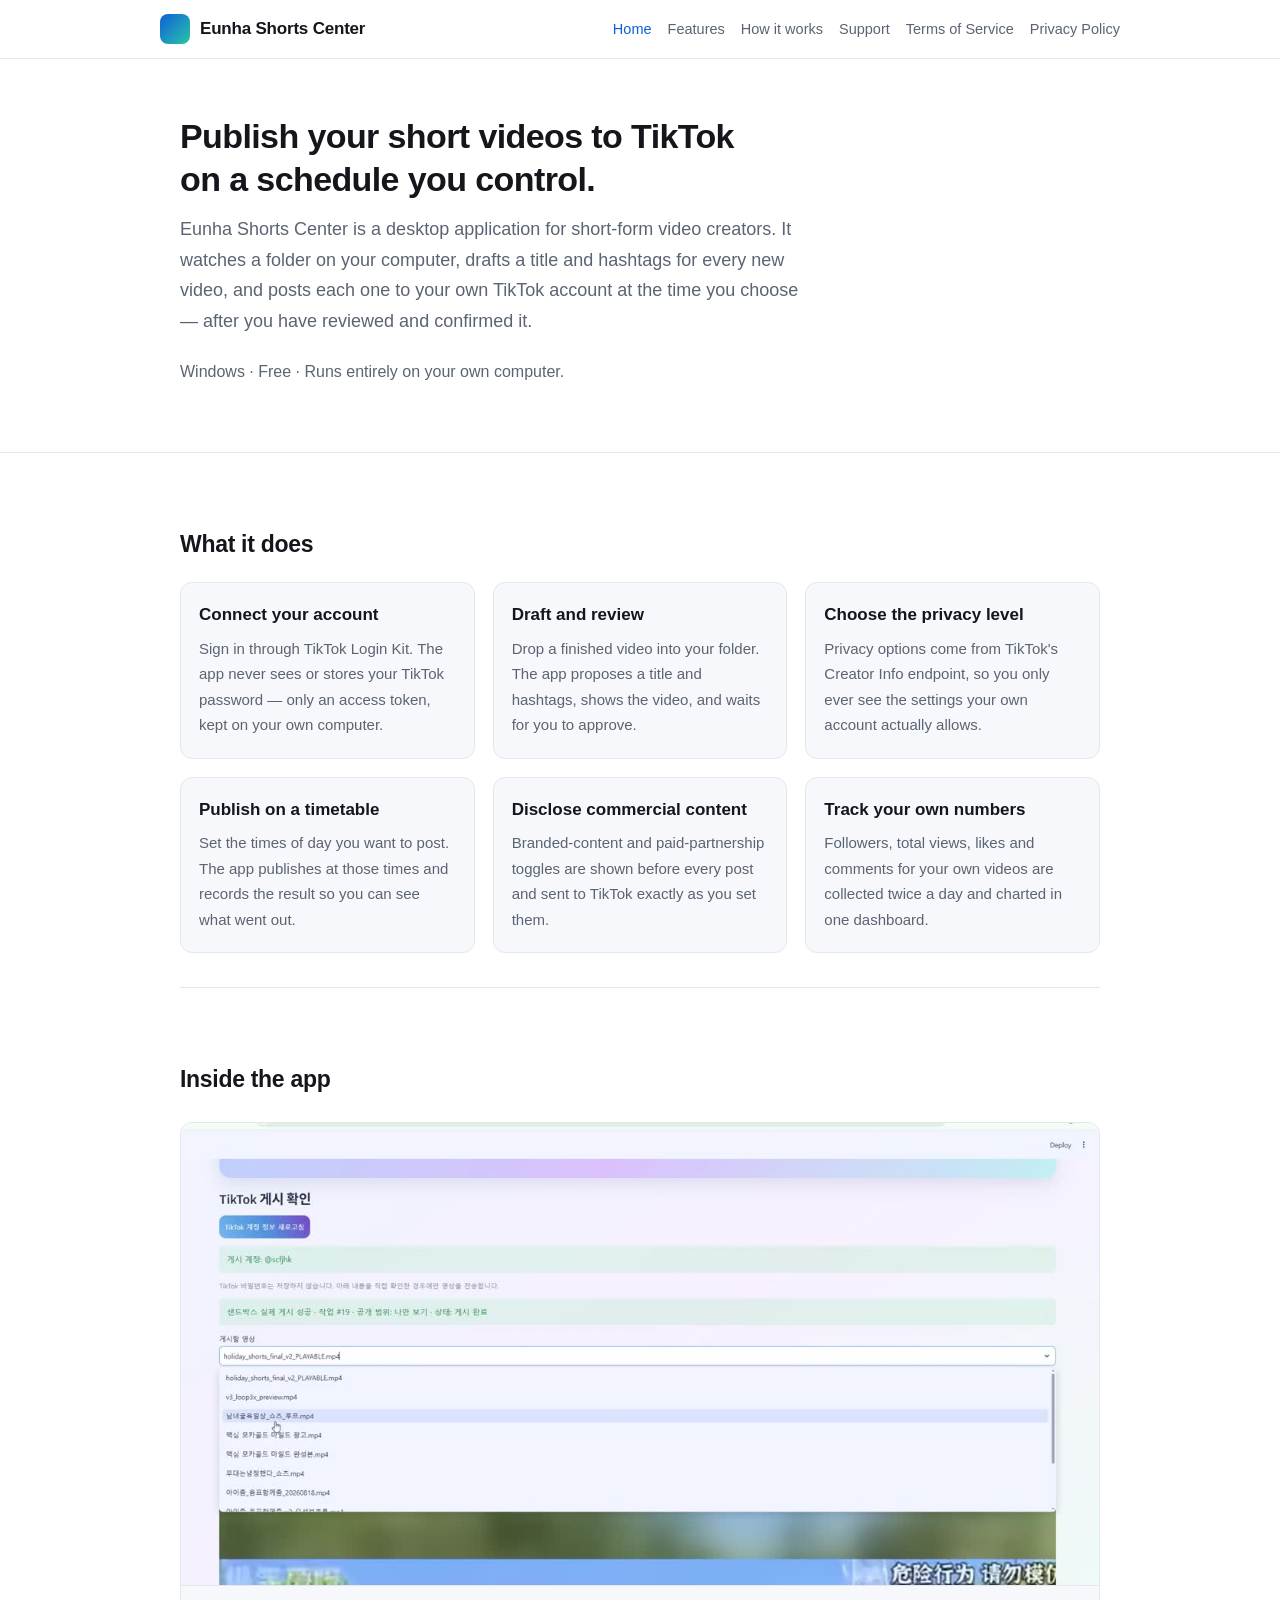
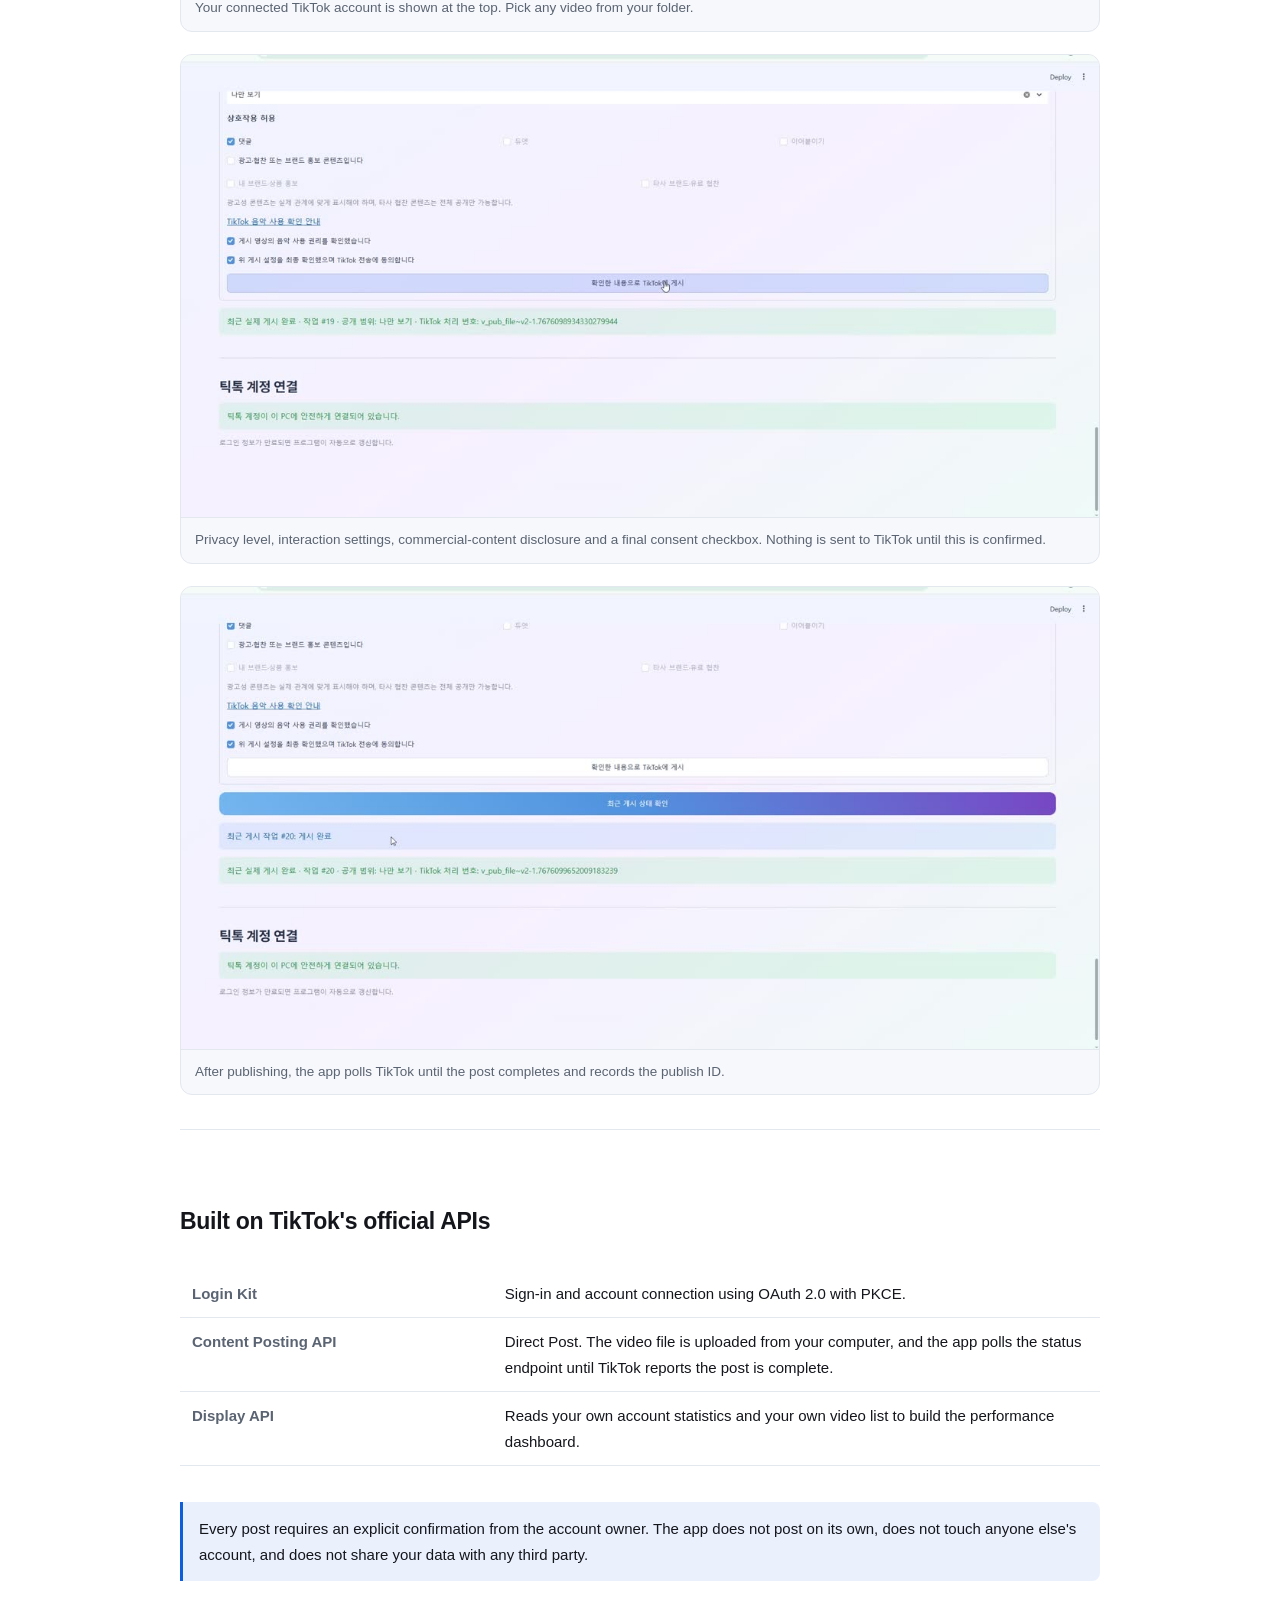
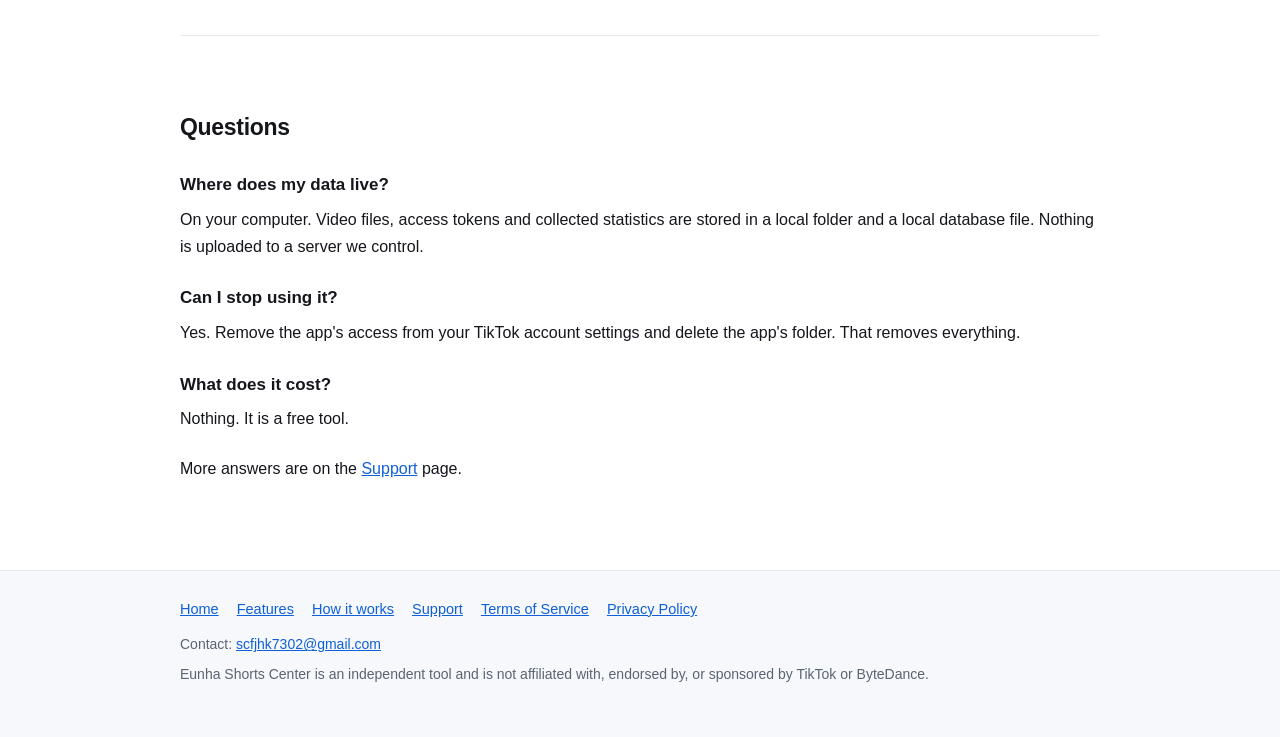
==== index.html @ de61d804 "Add files via upload" ====
<!DOCTYPE html>
<html lang="en">
<head>
<meta charset="utf-8">
<meta name="viewport" content="width=device-width,initial-scale=1">
<title>Eunha Shorts Center — Schedule and publish your short videos to TikTok</title>
<meta name="description" content="Eunha Shorts Center is a desktop scheduling tool for short-form video creators. Connect your TikTok account, review the title, hashtags and privacy level, and publish on your own timetable.">
<link rel="stylesheet" href="style.css">
</head>
<body>

<header>
  <div class="wrap bar">
    <a class="brand" href="index.html"><span class="logo"></span>Eunha Shorts Center</a>
    <nav>
      <a href="index.html" aria-current="page">Home</a>
      <a href="features.html">Features</a>
      <a href="how-it-works.html">How it works</a>
      <a href="support.html">Support</a>
      <a href="terms.html">Terms of Service</a>
      <a href="privacy.html">Privacy Policy</a>
    </nav>
  </div>
</header>

<div class="hero">
  <div class="wrap">
    <h1>Publish your short videos to TikTok<br>on a schedule you control.</h1>
    <p class="lede">Eunha Shorts Center is a desktop application for short-form video creators.
      It watches a folder on your computer, drafts a title and hashtags for every new video,
      and posts each one to your own TikTok account at the time you choose — after you have
      reviewed and confirmed it.</p>
    <p class="lede" style="font-size:16px">Windows · Free · Runs entirely on your own computer.</p>
  </div>
</div>

<div class="wrap">

  <section>
    <h2>What it does</h2>
    <div class="grid">
      <div class="card">
        <h3>Connect your account</h3>
        <p>Sign in through TikTok Login Kit. The app never sees or stores your TikTok password —
          only an access token, kept on your own computer.</p>
      </div>
      <div class="card">
        <h3>Draft and review</h3>
        <p>Drop a finished video into your folder. The app proposes a title and hashtags,
          shows the video, and waits for you to approve.</p>
      </div>
      <div class="card">
        <h3>Choose the privacy level</h3>
        <p>Privacy options come from TikTok's Creator Info endpoint, so you only ever see the
          settings your own account actually allows.</p>
      </div>
      <div class="card">
        <h3>Publish on a timetable</h3>
        <p>Set the times of day you want to post. The app publishes at those times and records
          the result so you can see what went out.</p>
      </div>
      <div class="card">
        <h3>Disclose commercial content</h3>
        <p>Branded-content and paid-partnership toggles are shown before every post and sent to
          TikTok exactly as you set them.</p>
      </div>
      <div class="card">
        <h3>Track your own numbers</h3>
        <p>Followers, total views, likes and comments for your own videos are collected twice a
          day and charted in one dashboard.</p>
      </div>
    </div>
  </section>

  <section>
    <h2>Inside the app</h2>

    <figure>
      <img src="img/screen-connect.jpg" alt="The dashboard showing a connected TikTok account and the list of videos ready to publish.">
      <figcaption>Your connected TikTok account is shown at the top. Pick any video from your folder.</figcaption>
    </figure>

    <figure>
      <img src="img/screen-review.jpg" alt="The review screen with privacy level, interaction toggles, commercial content disclosure and the consent checkbox.">
      <figcaption>Privacy level, interaction settings, commercial-content disclosure and a final
        consent checkbox. Nothing is sent to TikTok until this is confirmed.</figcaption>
    </figure>

    <figure>
      <img src="img/screen-result.jpg" alt="The dashboard confirming that the post completed, with the publish ID returned by TikTok.">
      <figcaption>After publishing, the app polls TikTok until the post completes and records the
        publish ID.</figcaption>
    </figure>
  </section>

  <section>
    <h2>Built on TikTok's official APIs</h2>
    <div class="tablewrap">
      <table class="kv">
        <tr><th>Login Kit</th><td>Sign-in and account connection using OAuth 2.0 with PKCE.</td></tr>
        <tr><th>Content Posting API</th><td>Direct Post. The video file is uploaded from your
          computer, and the app polls the status endpoint until TikTok reports the post is
          complete.</td></tr>
        <tr><th>Display API</th><td>Reads your own account statistics and your own video list to
          build the performance dashboard.</td></tr>
      </table>
    </div>
    <p class="note">Every post requires an explicit confirmation from the account owner. The app
      does not post on its own, does not touch anyone else's account, and does not share your data
      with any third party.</p>
  </section>

  <section>
    <h2>Questions</h2>
    <h3>Where does my data live?</h3>
    <p>On your computer. Video files, access tokens and collected statistics are stored in a local
      folder and a local database file. Nothing is uploaded to a server we control.</p>
    <h3>Can I stop using it?</h3>
    <p>Yes. Remove the app's access from your TikTok account settings and delete the app's folder.
      That removes everything.</p>
    <h3>What does it cost?</h3>
    <p>Nothing. It is a free tool.</p>
    <p style="margin-top:22px">More answers are on the <a href="support.html">Support</a> page.</p>
  </section>

</div>

<footer>
  <div class="wrap">
    <div class="fnav">
      <a href="index.html">Home</a>
      <a href="features.html">Features</a>
      <a href="how-it-works.html">How it works</a>
      <a href="support.html">Support</a>
      <a href="terms.html">Terms of Service</a>
      <a href="privacy.html">Privacy Policy</a>
    </div>
    <p>Contact: <a href="mailto:scfjhk7302@gmail.com">scfjhk7302@gmail.com</a></p>
    <p>Eunha Shorts Center is an independent tool and is not affiliated with, endorsed by, or
      sponsored by TikTok or ByteDance.</p>
  </div>
</footer>

</body>
</html>
---- style.css ----
:root{
  --ink:#14161c; --muted:#5b6472; --line:#e3e7ee; --bg:#ffffff; --soft:#f6f8fb;
  --brand:#0f5fd8; --brand-soft:#eaf1fd; --ok:#0b8043;
  --max:960px;
}
*{box-sizing:border-box}
html{-webkit-text-size-adjust:100%}
body{
  margin:0; background:var(--bg); color:var(--ink);
  font:16px/1.7 -apple-system,BlinkMacSystemFont,"Segoe UI",Roboto,"Helvetica Neue",Arial,"Noto Sans KR",sans-serif;
}
a{color:var(--brand)}
img{max-width:100%;height:auto;display:block}
.wrap{max-width:var(--max);margin:0 auto;padding:0 20px}

/* ---- header: policy links always visible, no menu to open ---- */
header{border-bottom:1px solid var(--line);background:var(--bg)}
.bar{display:flex;flex-wrap:wrap;align-items:center;gap:14px;padding:14px 0}
.brand{display:flex;align-items:center;gap:10px;font-weight:800;letter-spacing:-.2px;text-decoration:none;color:var(--ink);font-size:17px}
.logo{width:30px;height:30px;border-radius:8px;background:linear-gradient(135deg,#0f5fd8,#28c5a8);flex:none}
nav{display:flex;flex-wrap:wrap;gap:6px 16px;margin-left:auto}
nav a{color:var(--muted);text-decoration:none;font-size:14.5px;white-space:nowrap}
nav a:hover,nav a[aria-current="page"]{color:var(--brand)}

/* ---- sections ---- */
.hero{padding:56px 0 44px;border-bottom:1px solid var(--line)}
h1{font-size:34px;line-height:1.25;margin:0 0 14px;letter-spacing:-.6px}
h2{font-size:23px;margin:38px 0 12px;letter-spacing:-.3px}
h3{font-size:17px;margin:24px 0 6px}
.lede{font-size:18px;color:var(--muted);margin:0 0 22px;max-width:640px}
p{margin:0 0 14px}
section{padding:34px 0}
section+section{border-top:1px solid var(--line)}

.grid{display:grid;gap:18px;grid-template-columns:repeat(auto-fit,minmax(250px,1fr));margin:18px 0 0}
.card{border:1px solid var(--line);border-radius:12px;padding:18px 18px 20px;background:var(--soft)}
.card h3{margin-top:0}
.card p{margin:0;color:var(--muted);font-size:15px}

.steps{counter-reset:s;list-style:none;padding:0;margin:18px 0 0}
.steps li{counter-increment:s;position:relative;padding:0 0 20px 44px;margin:0}
.steps li::before{
  content:counter(s);position:absolute;left:0;top:0;width:28px;height:28px;border-radius:50%;
  background:var(--brand-soft);color:var(--brand);font-weight:700;font-size:14px;
  display:flex;align-items:center;justify-content:center
}
.steps strong{display:block;margin-bottom:2px}
.steps span{color:var(--muted);font-size:15px}

figure{margin:22px 0 0;border:1px solid var(--line);border-radius:12px;overflow:hidden;background:var(--soft)}
figcaption{padding:11px 14px;font-size:13.5px;color:var(--muted);border-top:1px solid var(--line)}

.note{border-left:3px solid var(--brand);background:var(--brand-soft);padding:14px 16px;border-radius:0 8px 8px 0;margin:20px 0;font-size:15px}
.kv{width:100%;border-collapse:collapse;margin:16px 0;font-size:15px}
.kv th,.kv td{text-align:left;padding:11px 12px;border-bottom:1px solid var(--line);vertical-align:top}
.kv th{width:34%;font-weight:600;color:var(--muted)}
.tablewrap{overflow-x:auto}

.legal p,.legal li{color:#2a303a}
.legal ul{margin:0 0 16px;padding-left:20px}
.legal li{margin-bottom:7px}
.updated{color:var(--muted);font-size:14px;margin-bottom:26px}

footer{border-top:1px solid var(--line);margin-top:40px;padding:26px 0 44px;background:var(--soft)}
.fnav{display:flex;flex-wrap:wrap;gap:8px 18px;margin-bottom:12px}
.fnav a{font-size:14.5px}
footer p{color:var(--muted);font-size:14px;margin:0 0 6px}

@media(max-width:560px){
  h1{font-size:27px}
  .hero{padding:38px 0 30px}
  nav{margin-left:0;width:100%}
}
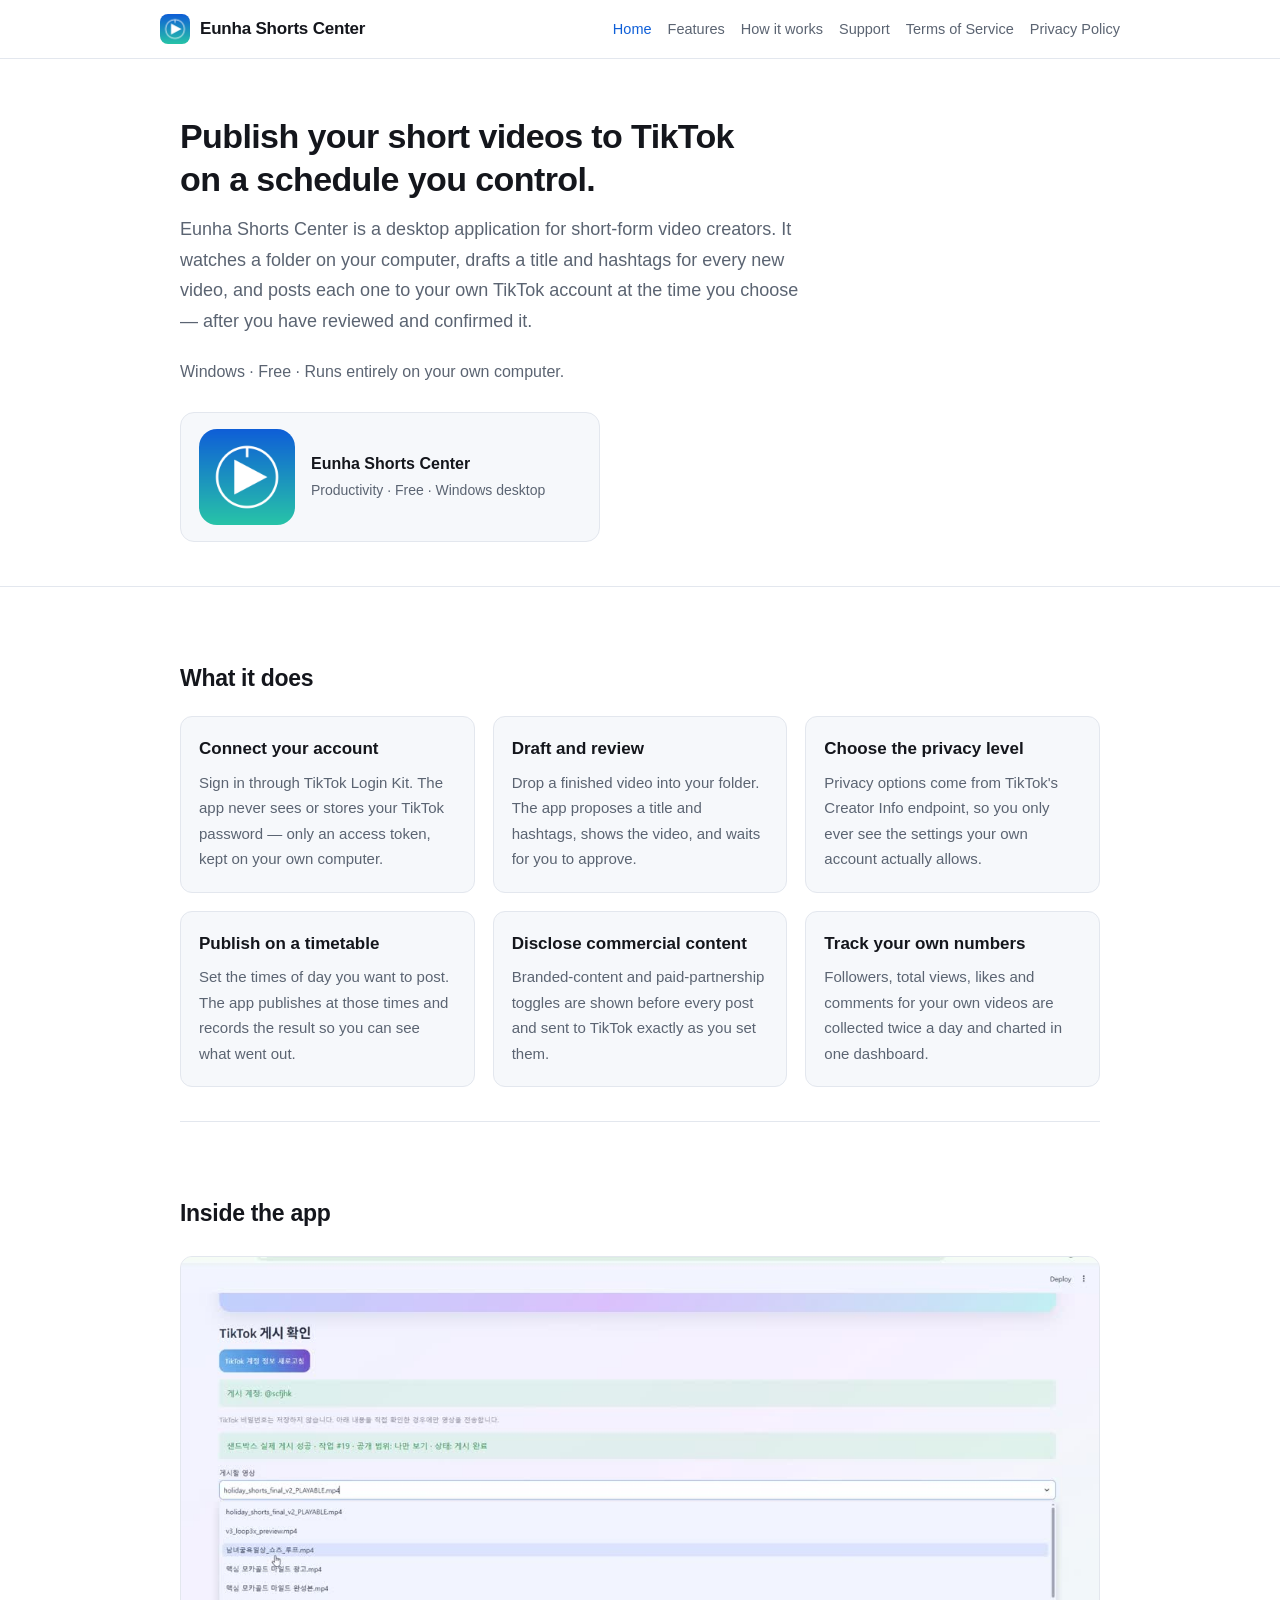
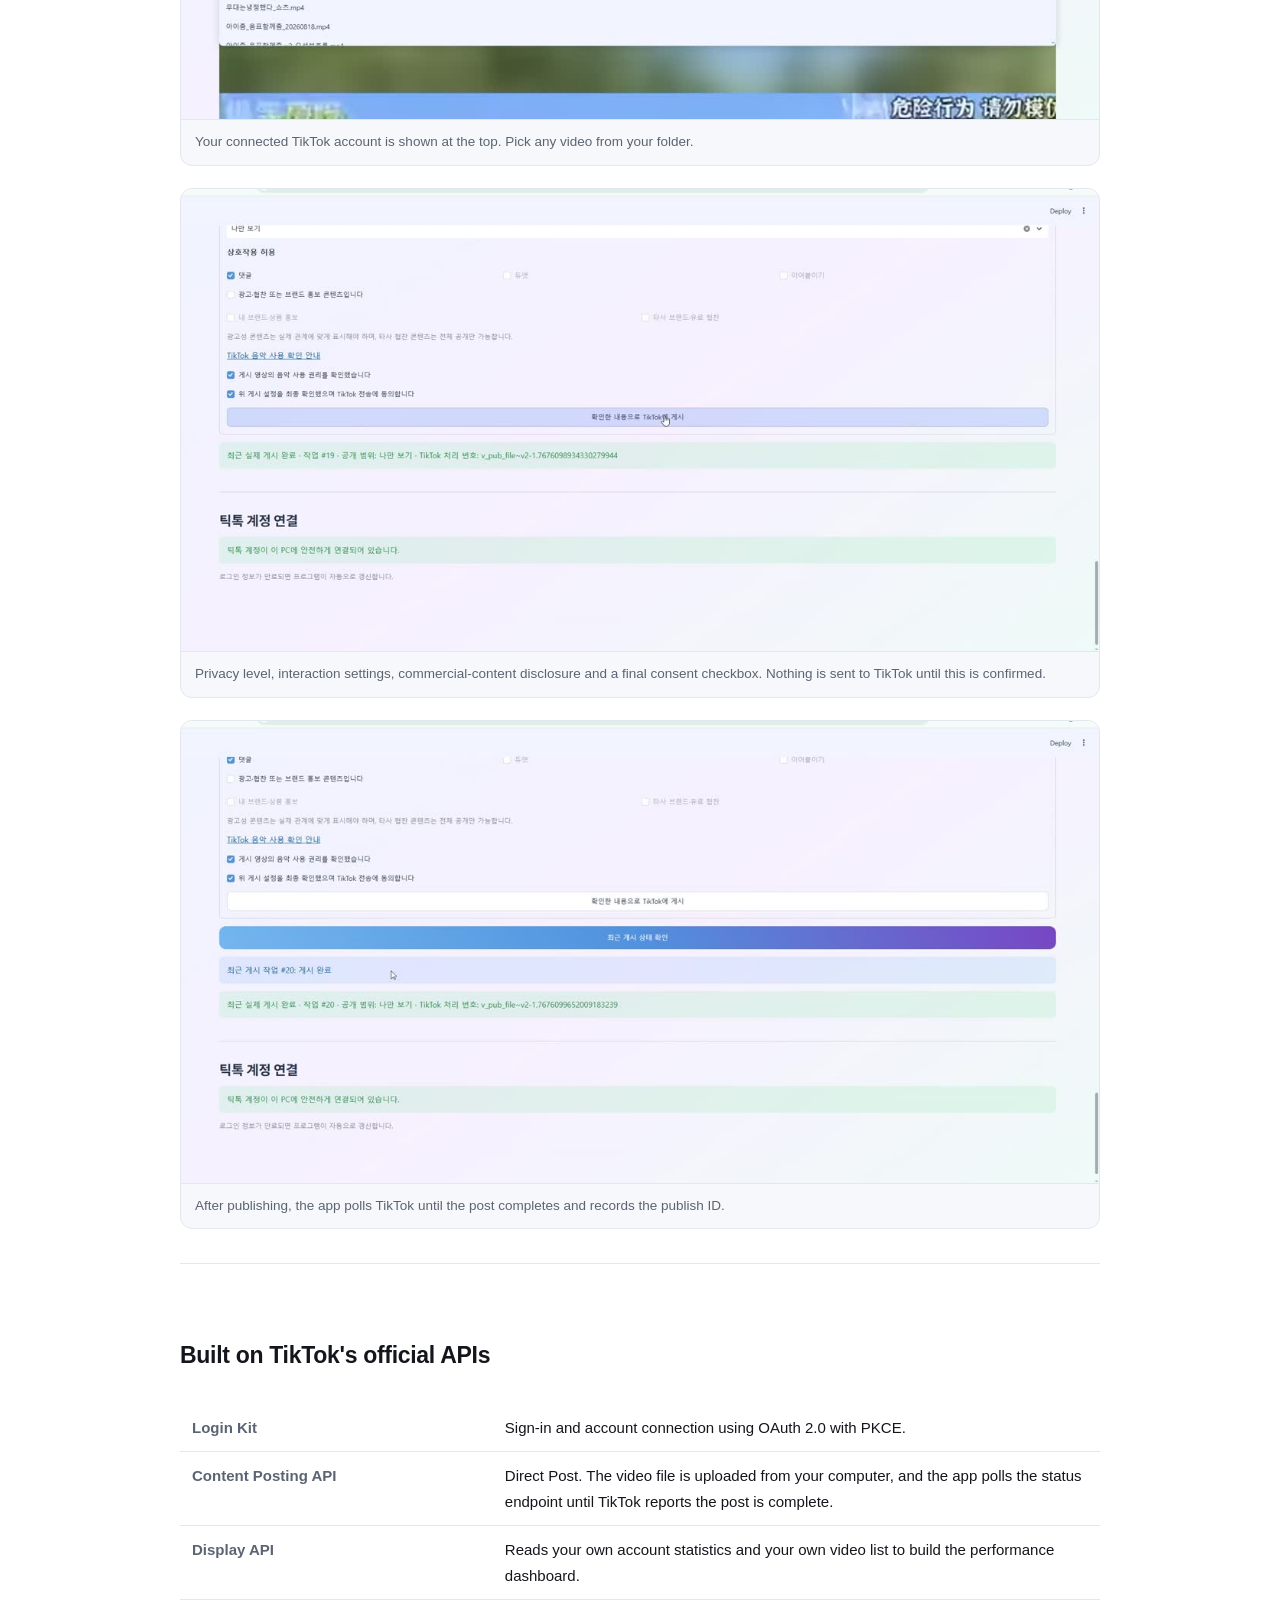
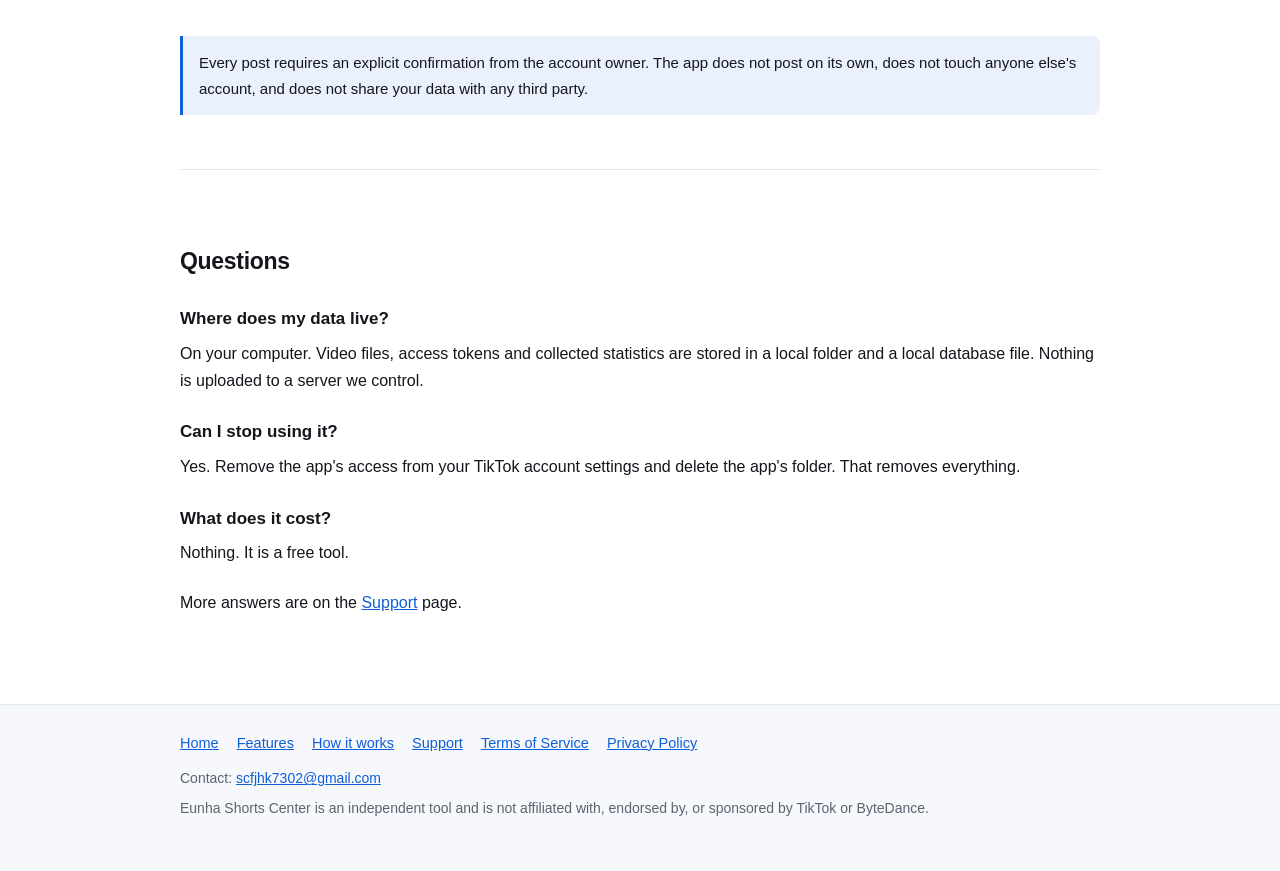
==== commit fdb953f7: "Add files via upload" ====
--- a/index.html
+++ b/index.html
@@ -5,13 +5,21 @@
 <meta name="viewport" content="width=device-width,initial-scale=1">
 <title>Eunha Shorts Center — Schedule and publish your short videos to TikTok</title>
 <meta name="description" content="Eunha Shorts Center is a desktop scheduling tool for short-form video creators. Connect your TikTok account, review the title, hashtags and privacy level, and publish on your own timetable.">
+<link rel="icon" href="favicon.ico" sizes="any">
+<link rel="icon" type="image/png" sizes="32x32" href="favicon-32.png">
+<link rel="icon" type="image/png" sizes="16x16" href="favicon-16.png">
+<link rel="icon" type="image/png" sizes="192x192" href="icon-192.png">
+<link rel="icon" type="image/png" sizes="512x512" href="icon-512.png">
+<link rel="apple-touch-icon" sizes="180x180" href="apple-touch-icon.png">
+<meta name="theme-color" content="#0f5fd8">
+<meta property="og:image" content="https://kimyungkook.github.io/eunha-shorts-center/icon-512.png">
 <link rel="stylesheet" href="style.css">
 </head>
 <body>
 
 <header>
   <div class="wrap bar">
-    <a class="brand" href="index.html"><span class="logo"></span>Eunha Shorts Center</a>
+    <a class="brand" href="index.html"><img class="logo" src="img/app-icon.png" alt="Eunha Shorts Center app icon" width="30" height="30">Eunha Shorts Center</a>
     <nav>
       <a href="index.html" aria-current="page">Home</a>
       <a href="features.html">Features</a>
@@ -31,6 +39,13 @@
       and posts each one to your own TikTok account at the time you choose — after you have
       reviewed and confirmed it.</p>
     <p class="lede" style="font-size:16px">Windows · Free · Runs entirely on your own computer.</p>
+    <div class="appid">
+      <img src="img/app-icon.png" alt="Eunha Shorts Center app icon" width="96" height="96">
+      <div>
+        <strong>Eunha Shorts Center</strong>
+        <span>Productivity · Free · Windows desktop</span>
+      </div>
+    </div>
   </div>
 </div>
 
--- a/style.css
+++ b/style.css
@@ -17,7 +17,7 @@
 header{border-bottom:1px solid var(--line);background:var(--bg)}
 .bar{display:flex;flex-wrap:wrap;align-items:center;gap:14px;padding:14px 0}
 .brand{display:flex;align-items:center;gap:10px;font-weight:800;letter-spacing:-.2px;text-decoration:none;color:var(--ink);font-size:17px}
-.logo{width:30px;height:30px;border-radius:8px;background:linear-gradient(135deg,#0f5fd8,#28c5a8);flex:none}
+.logo{width:30px;height:30px;border-radius:8px;flex:none;display:block}
 nav{display:flex;flex-wrap:wrap;gap:6px 16px;margin-left:auto}
 nav a{color:var(--muted);text-decoration:none;font-size:14.5px;white-space:nowrap}
 nav a:hover,nav a[aria-current="page"]{color:var(--brand)}
@@ -31,6 +31,13 @@
 p{margin:0 0 14px}
 section{padding:34px 0}
 section+section{border-top:1px solid var(--line)}
+
+/* 홈 상단의 앱 아이덴티티 블록. 틱톡에 제출한 앱 아이콘과 같은 그림을 크게 보여준다. */
+.appid{display:flex;align-items:center;gap:16px;margin:26px 0 0;padding:16px 18px;
+  border:1px solid var(--line);border-radius:14px;background:var(--soft);max-width:420px}
+.appid img{border-radius:18px;flex:none}
+.appid strong{display:block;font-size:16px}
+.appid span{display:block;color:var(--muted);font-size:14px;margin-top:2px}
 
 .grid{display:grid;gap:18px;grid-template-columns:repeat(auto-fit,minmax(250px,1fr));margin:18px 0 0}
 .card{border:1px solid var(--line);border-radius:12px;padding:18px 18px 20px;background:var(--soft)}
